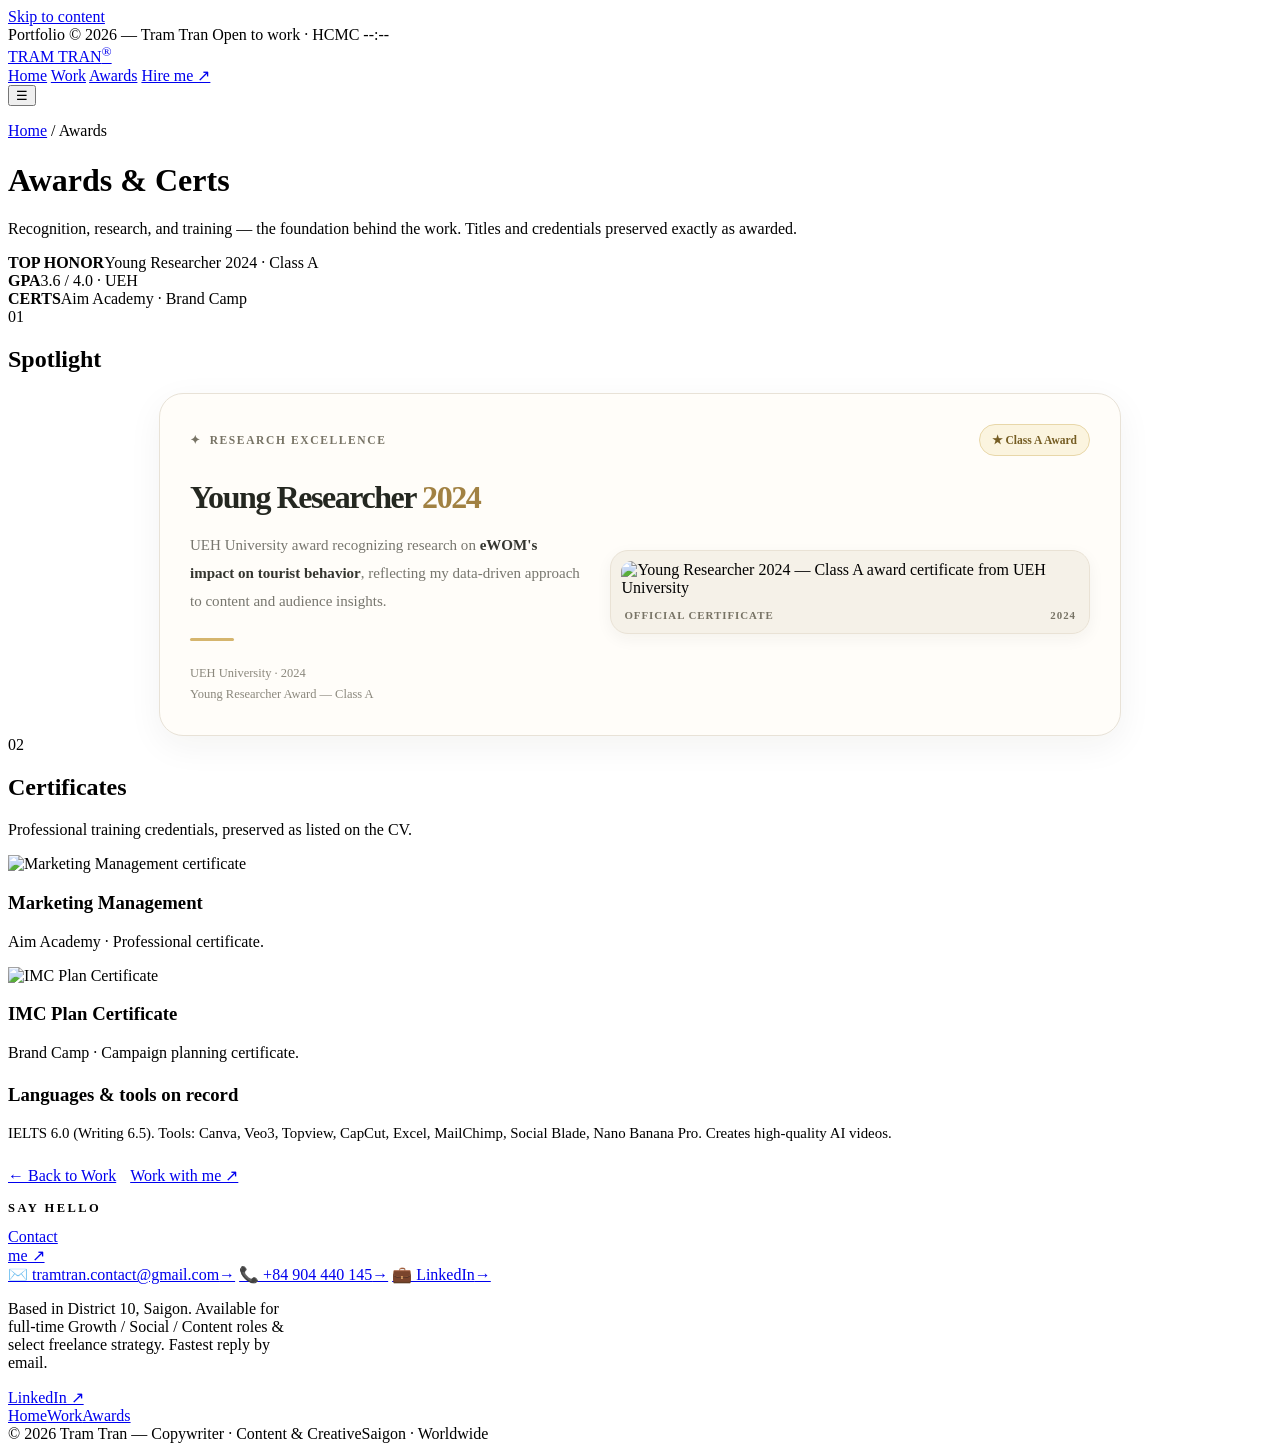
==== awards.html @ 4efa406a "Add files via upload" ====
<!DOCTYPE html>
<html lang="en">
<head>
<meta charset="UTF-8" />
<meta name="viewport" content="width=device-width, initial-scale=1.0" />
<title>Awards &amp; Certificates — Tram Tran</title>
<meta name="description" content="Awards, education, and certificates of Tram Tran — Young Researcher 2024, UEH Marketing, Aim Academy, Brand Camp." />
<link rel="preconnect" href="https://fonts.googleapis.com">
<link rel="preconnect" href="https://fonts.gstatic.com" crossorigin>
<link href="https://fonts.googleapis.com/css2?family=Archivo+Black&family=Instrument+Serif:ital@0;1&family=Space+Grotesk:wght@400;500;700&display=swap" rel="stylesheet">
<link rel="stylesheet" href="assets/css/style.css" />
</head>
<body data-page="awards">
<a class="skip" href="#main">Skip to content</a>

<div class="topbar">
  <span>Portfolio © 2026 — Tram Tran</span>
  <span class="live"><span class="pulse"></span> Open to work · <span id="clock">HCMC --:--</span></span>
</div>

<nav class="site" aria-label="Primary">
  <div class="wrap nav-in">
    <a class="logo" href="index.html">TRAM TRAN<sup>®</sup></a>
    <div class="menu" id="menu">
      <a href="index.html" data-nav="home">Home</a>
      <a href="work.html" data-nav="work">Work</a>
      <a href="awards.html" data-nav="awards">Awards</a>
      <a class="hire" href="https://www.linkedin.com/in/tranthithuytram/" target="_blank" rel="noopener">Hire me ↗</a>
    </div>
    <button class="burger" id="burger" aria-label="Toggle menu" aria-expanded="false" onclick="this.setAttribute('aria-expanded', document.getElementById('menu').classList.toggle('open'))">☰</button>
  </div>
</nav>

<header class="page-hero">
  <div class="wrap">
    <p class="crumbs"><a href="index.html">Home</a> / Awards</p>
    <h1>Awards <span class="hl">&amp; Certs</span></h1>
    <p class="standfirst">Recognition, research, and training — the foundation behind the work. Titles and credentials preserved exactly as awarded.</p>
    <div class="meta-table" aria-label="Highlights">
      <div><b>TOP HONOR</b>Young Researcher 2024 · Class A</div>
      <div><b>GPA</b>3.6 / 4.0 · UEH</div>
      <div><b>CERTS</b>Aim Academy · Brand Camp</div>
    </div>
  </div>
</header>

<main id="main">
<div class="wrap">

  <section class="block" aria-labelledby="spot-h">
    <div class="sec-head reveal"><span class="num">01</span><h2 class="big" id="spot-h">Spot<span class="hl">light</span></h2></div>
   
<style>
  /* Young Researcher Award Card */
  .research-spotlight {
    margin: 0 auto;
    max-width: 900px;
    padding: 30px;
    border: 1px solid #e8e2d7;
    border-radius: 24px;
    background: #fffdf9;
    box-shadow: 0 10px 35px rgba(35, 30, 20, 0.055);
    overflow: hidden;
  }

  .research-spotlight .research-header {
    display: flex;
    align-items: center;
    justify-content: space-between;
    gap: 16px;
    margin-bottom: 22px;
  }

  .research-spotlight .research-kicker {
    display: inline-flex;
    align-items: center;
    gap: 8px;
    color: #777365;
    font-size: 0.72rem;
    font-weight: 700;
    letter-spacing: 0.14em;
    text-transform: uppercase;
  }

  .research-spotlight .research-badge {
    display: inline-flex;
    align-items: center;
    gap: 7px;
    padding: 8px 12px;
    border: 1px solid #e8d7a9;
    border-radius: 999px;
    background: #fbf4df;
    color: #755d23;
    font-size: 0.72rem;
    font-weight: 700;
    white-space: nowrap;
  }

  .research-spotlight .research-content {
    display: grid;
    grid-template-columns: minmax(0, 0.9fr) minmax(0, 1.1fr);
    gap: 28px;
    align-items: center;
  }

  .research-spotlight .research-copy {
    min-width: 0;
  }

  .research-spotlight .research-title {
    margin: 0 0 16px;
    color: #242720;
    font-size: clamp(1.5rem, 2.5vw, 2.1rem);
    line-height: 1.2;
    letter-spacing: -0.045em;
  }

  .research-spotlight .research-title span {
    color: #a18142;
  }

  .research-spotlight .research-description {
    margin: 0;
    color: #77766e;
    font-size: 0.94rem;
    line-height: 1.85;
  }

  .research-spotlight .research-description strong {
    color: #34352f;
    font-weight: 700;
  }

  .research-spotlight .research-divider {
    width: 44px;
    height: 3px;
    margin: 22px 0;
    border-radius: 999px;
    background: #d5b56e;
  }

  .research-spotlight .research-note {
    margin: 0;
    color: #8b887d;
    font-size: 0.78rem;
    line-height: 1.7;
  }

  .research-spotlight .research-image-frame {
    min-width: 0;
    padding: 10px;
    border: 1px solid #e9e2d5;
    border-radius: 18px;
    background: #f5f1e8;
    box-shadow: 0 5px 16px rgba(35, 30, 20, 0.05);
  }

  .research-spotlight .research-image-frame img {
    display: block;
    width: 100%;
    height: auto;
    border-radius: 11px;
  }

  .research-spotlight .research-image-caption {
    display: flex;
    justify-content: space-between;
    align-items: center;
    flex-wrap: wrap;
    gap: 8px;
    margin-top: 12px;
    padding: 0 3px 2px;
    color: #777365;
    font-size: 0.68rem;
    font-weight: 700;
    letter-spacing: 0.09em;
    text-transform: uppercase;
  }

  @media (max-width: 680px) {
    .research-spotlight {
      padding: 20px;
      border-radius: 20px;
    }

    .research-spotlight .research-content {
      grid-template-columns: 1fr;
      gap: 24px;
    }

    .research-spotlight .research-header {
      align-items: flex-start;
    }

    .research-spotlight .research-title {
      font-size: 1.7rem;
    }

    .research-spotlight .research-image-frame {
      padding: 7px;
      border-radius: 14px;
    }
  }

  @media (prefers-reduced-motion: no-preference) {
    .research-spotlight .research-image-frame {
      transition: box-shadow 0.25s ease;
    }

    .research-spotlight .research-image-frame:hover {
      box-shadow: 0 10px 24px rgba(35, 30, 20, 0.09);
    }
  }
</style>

<section class="block" aria-label="Young Researcher Award">
  <article class="research-spotlight reveal">
    <div class="research-header">
      <span class="research-kicker">
        <span aria-hidden="true">✦</span>
        Research Excellence
      </span>

      <span class="research-badge">
        ★ Class A Award
      </span>
    </div>

    <div class="research-content">
      <div class="research-copy">
        <h3 class="research-title">
          Young Researcher <span>2024</span>
        </h3>

        <p class="research-description">
          UEH University award recognizing research on
          <strong>eWOM's impact on tourist behavior</strong>,
          reflecting my data-driven approach to content and audience insights.
        </p>

        <div class="research-divider"></div>

        <p class="research-note">
          UEH University · 2024<br>
          Young Researcher Award — Class A
        </p>
      </div>

      <div class="research-image-frame">
        <img
          src="assets/work/awards/award-young-researcher.png"
          alt="Young Researcher 2024 — Class A award certificate from UEH University"
          loading="lazy"
        >

        <div class="research-image-caption">
          <span>Official Certificate</span>
          <span>2024</span>
        </div>
      </div>
    </div>
  </section>

  <section class="block" aria-labelledby="cert-h">
    <div class="sec-head reveal"><span class="num">02</span><h2 class="big" id="cert-h">Certifi<span class="hl">cates</span></h2></div>
    <p class="lead reveal">Professional training credentials, preserved as listed on the CV.</p>
    <div class="cert-grid">
      <div class="cert-card reveal">
        <div class="visual-placeholder" style="padding:0;overflow:hidden"><img src="assets/work/awards/award-marketing-mgmt.png" alt="Marketing Management certificate" loading="lazy" style="width:100%;height:auto;display:block" /></div>
        <div class="pad2"><h3>Marketing Management</h3><p>Aim Academy · Professional certificate.</p></div>
      </div>
      <div class="cert-card reveal">
        <div class="visual-placeholder" style="padding:0;overflow:hidden"><img src="assets/work/awards/award-imc.png" alt="IMC Plan Certificate" loading="lazy" style="width:100%;height:auto;display:block" /></div>
        <div class="pad2"><h3>IMC Plan Certificate</h3><p>Brand Camp · Campaign planning certificate.</p></div>
      </div>
    </div>
    <div class="about-card reveal" style="margin-top:22px">
      <h3>Languages &amp; tools on record</h3>
      <p style="font-size:.93rem;color:var(--grey)">IELTS 6.0 (Writing 6.5). Tools: Canva, Veo3, Topview, CapCut, Excel, MailChimp, Social Blade, Nano Banana Pro. Creates high-quality AI videos.</p>
    </div>
    <p class="reveal" style="margin-top:24px"><a class="btn" href="work.html">← Back to Work</a> <a class="btn hot" href="https://www.linkedin.com/in/tranthithuytram/" target="_blank" rel="noopener" style="margin-left:10px">Work with me ↗</a></p>
  </section>

</div>
</main>

<footer class="site" id="hello">
  <div class="wrap">
    <p style="letter-spacing:.2em;font-weight:700;font-size:.78rem">SAY HELLO</p>
    <a class="giant" href="mailto:tramtran.contact@gmail.com">Contact<br />me ↗</a>
    <div class="f-grid">
      <div class="f-card">
        <a href="mailto:tramtran.contact@gmail.com"><span>✉️ tramtran.contact@gmail.com</span><span>→</span></a>
        <a href="tel:+84904440145"><span>📞 +84 904 440 145</span><span>→</span></a>
        <a href="https://www.linkedin.com/in/tranthithuytram/" target="_blank" rel="noopener"><span>💼 LinkedIn</span><span>→</span></a>
      </div>
      <div>
        <p style="max-width:36ch">Based in District 10, Saigon. Available for full-time Growth / Social / Content roles &amp; select freelance strategy. Fastest reply by email.</p>
        <div class="hero-cta"><a class="btn" style="background:var(--lime)" href="https://www.linkedin.com/in/tranthithuytram/" target="_blank" rel="noopener">LinkedIn ↗</a></div>
        <div class="f-nav"><a href="index.html">Home</a><a href="work.html">Work</a><a href="awards.html">Awards</a></div>
      </div>
    </div>
    <div class="bottom"><span>© <span id="yr">2026</span> Tram Tran — Copywriter · Content &amp; Creative</span><span>Saigon · Worldwide</span></div>
  </div>
</footer>

<script src="assets/js/main.js" defer></script>
</body>
</html>
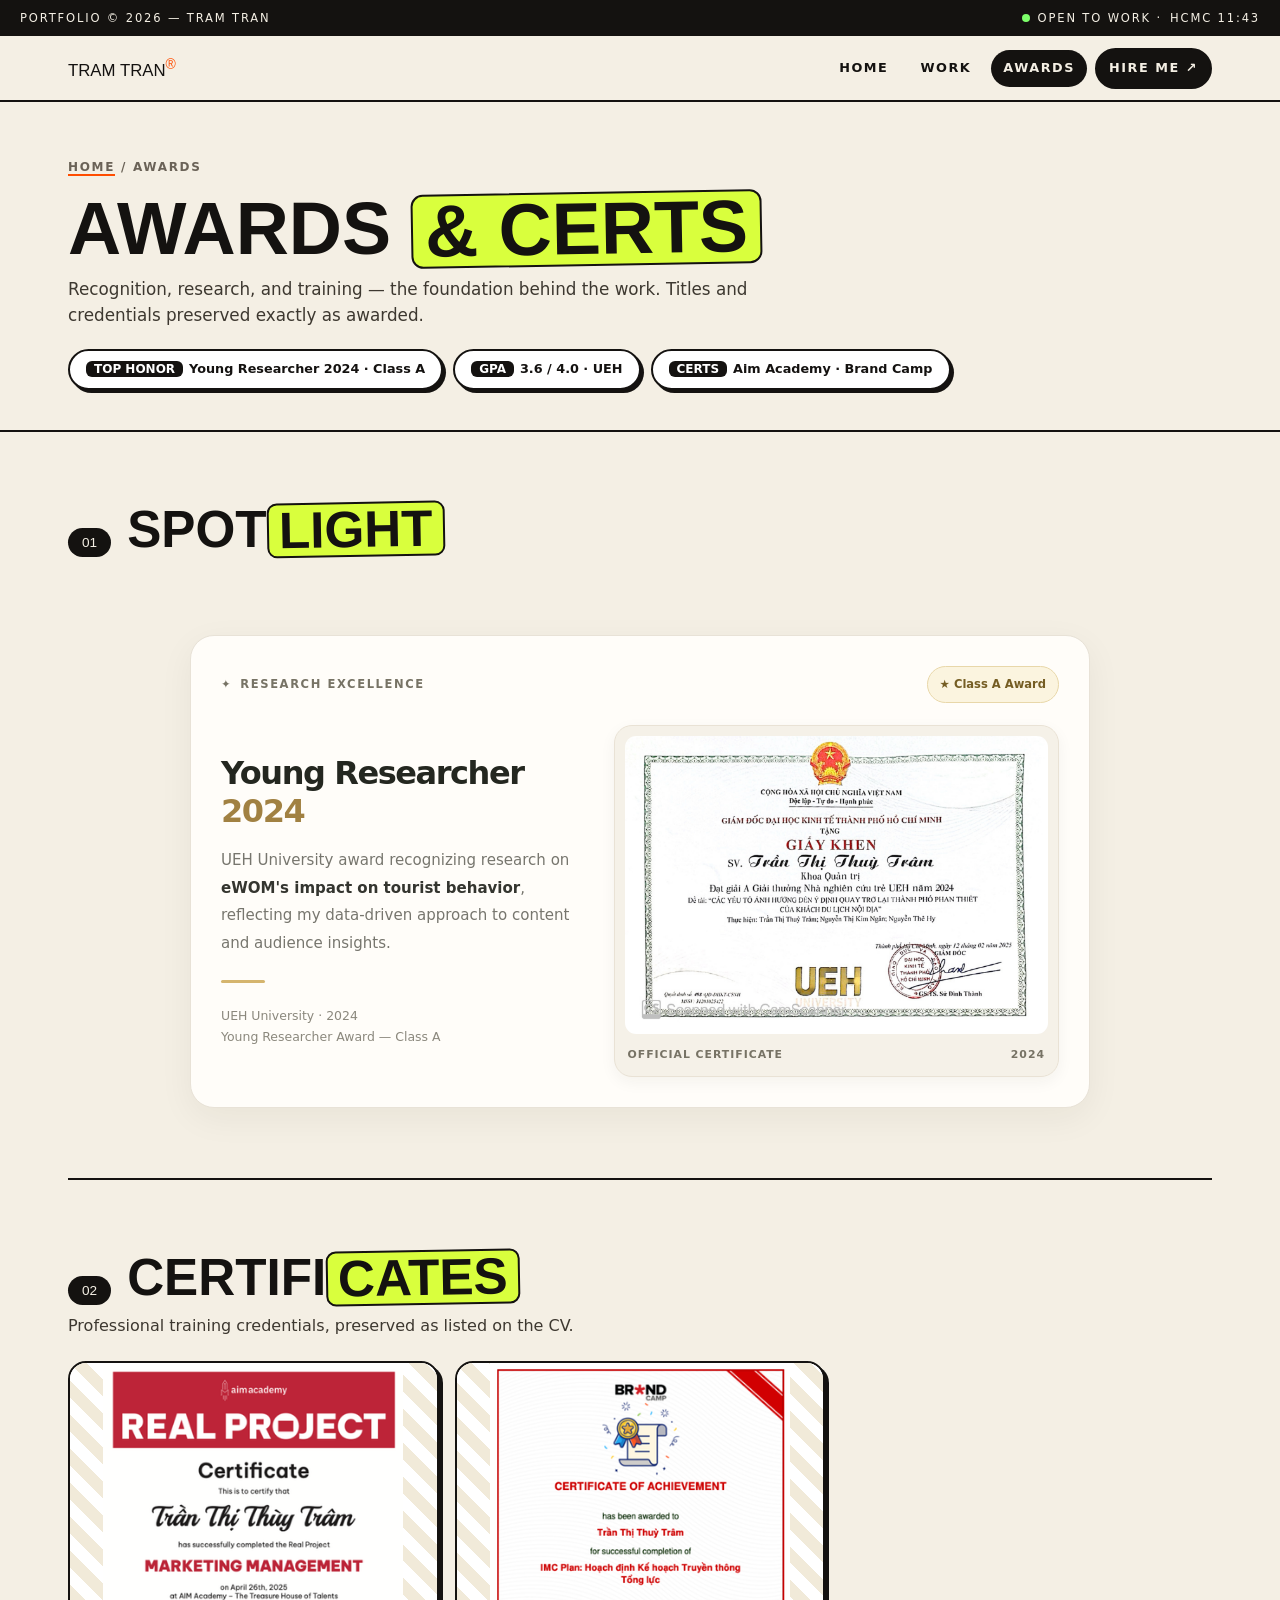
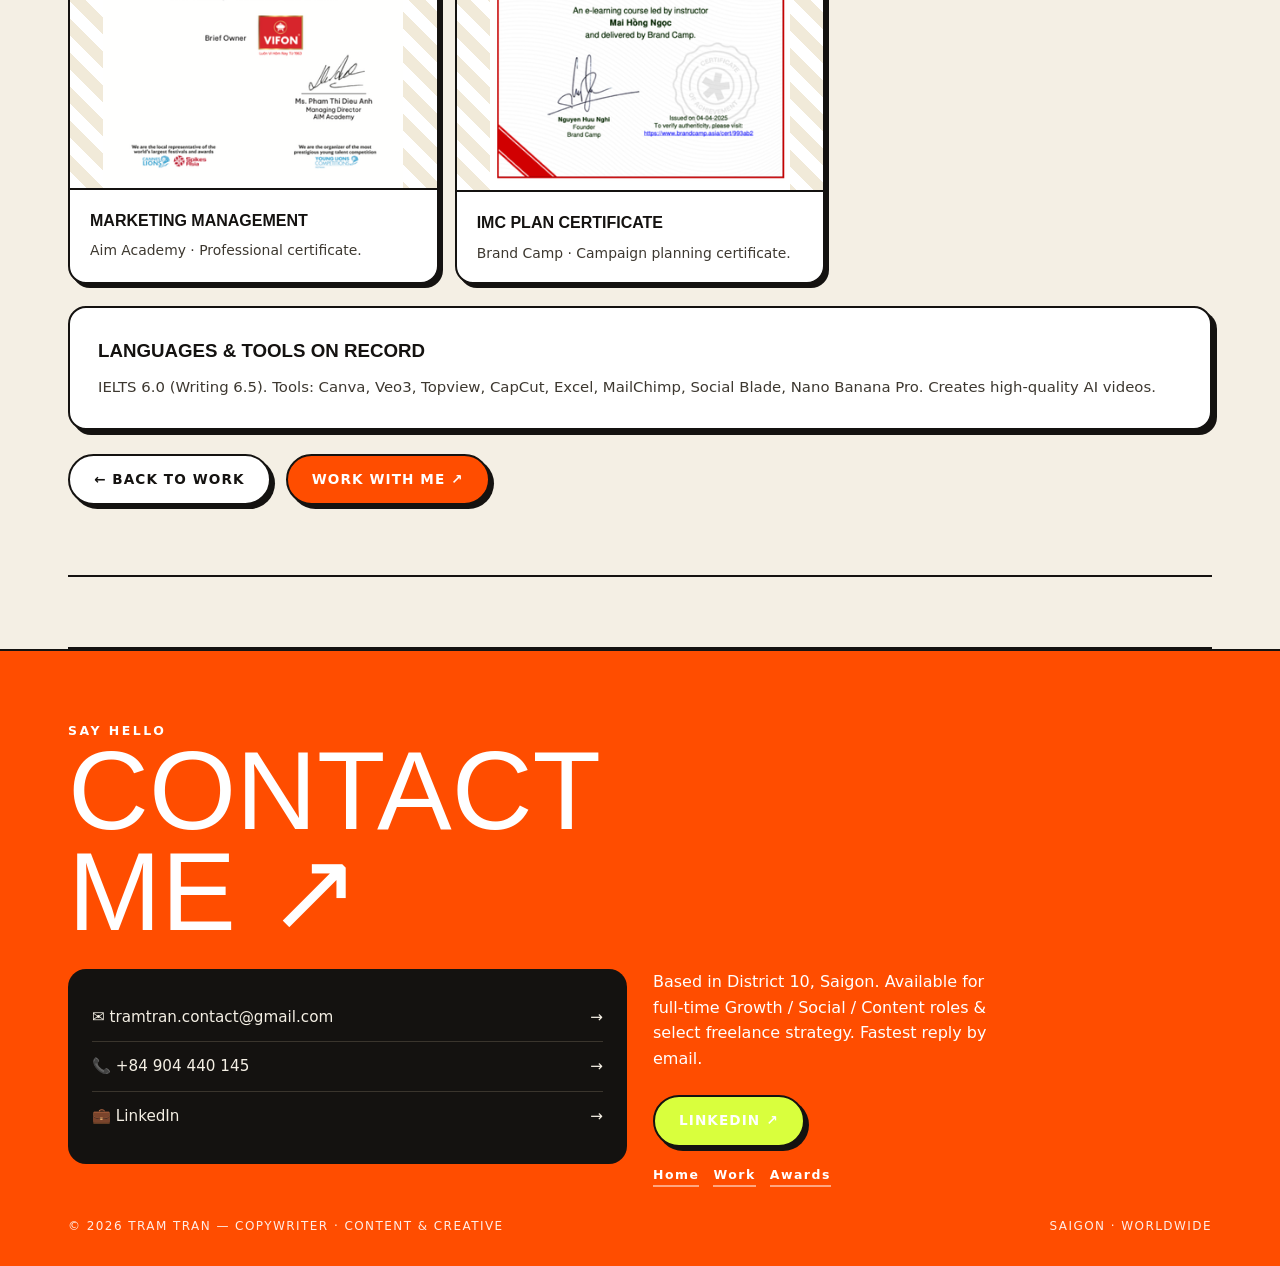
==== commit 0e9c599b: "Update awards.html" ====
--- a/awards.html
+++ b/awards.html
@@ -8,7 +8,7 @@
 <link rel="preconnect" href="https://fonts.googleapis.com">
 <link rel="preconnect" href="https://fonts.gstatic.com" crossorigin>
 <link href="https://fonts.googleapis.com/css2?family=Archivo+Black&family=Instrument+Serif:ital@0;1&family=Space+Grotesk:wght@400;500;700&display=swap" rel="stylesheet">
-<link rel="stylesheet" href="assets/css/style.css" />
+<link rel="stylesheet" href="../assets/css/style.css" />
 </head>
 <body data-page="awards">
 <a class="skip" href="#main">Skip to content</a>
--- a/assets/css/style.css
+++ b/assets/css/style.css
@@ -0,0 +1,326 @@
+/* Tram Tran portfolio — shared design system (extracted from creative.html, Phase 1 restructure) */
+:root{
+  --paper:#f4efe4; --ink:#141210; --orange:#ff4d00; --lime:#d9ff3d;
+  --pink:#ffc7ec; --lilac:#ddd3ff; --line:#141210; --grey:#3d3830; --muted:#6a6257;
+}
+*{margin:0;padding:0;box-sizing:border-box}
+html{scroll-behavior:smooth}
+body{background:var(--paper);color:var(--ink);font-family:"Space Grotesk",system-ui,-apple-system,"Segoe UI",sans-serif;line-height:1.6;overflow-x:hidden}
+::selection{background:var(--orange);color:#fff}
+a{color:inherit}
+img{max-width:100%;display:block}
+.wrap{max-width:1200px;margin:0 auto;padding:0 28px}
+.display{font-family:"Archivo Black","Arial Black",sans-serif;text-transform:uppercase;line-height:.92;letter-spacing:-.02em}
+.skip{position:absolute;left:-999px;top:0;background:var(--ink);color:#fff;padding:10px 16px;z-index:99}
+.skip:focus{left:8px;top:8px}
+a:focus-visible,button:focus-visible,summary:focus-visible{outline:3px solid var(--orange);outline-offset:2px}
+
+/* announcement + nav */
+.topbar{background:var(--ink);color:var(--paper);font-size:.72rem;letter-spacing:.16em;text-transform:uppercase;display:flex;justify-content:space-between;padding:9px 20px;gap:12px;flex-wrap:wrap}
+.topbar .live{display:flex;align-items:center;gap:8px}
+.pulse{width:8px;height:8px;border-radius:50%;background:#7dff6a;animation:bl 1.4s infinite}
+@keyframes bl{50%{opacity:.3}}
+nav.site{border-bottom:2px solid var(--line);position:sticky;top:0;background:var(--paper);z-index:40}
+.nav-in{display:flex;justify-content:space-between;align-items:center;height:64px}
+.logo{font-family:"Archivo Black","Arial Black",sans-serif;font-size:1.05rem;text-decoration:none}
+.logo sup{color:var(--orange)}
+.menu{display:flex;gap:8px;align-items:center;font-size:.8rem;font-weight:700;letter-spacing:.12em;text-transform:uppercase}
+.menu a{text-decoration:none;position:relative;padding:8px 12px;border-radius:100px}
+.menu a:hover{background:#fff;border:2px solid var(--line);padding:6px 10px}
+.menu a.active{background:var(--ink);color:var(--paper)}
+.menu a.hire{background:var(--ink);color:var(--paper);border:2px solid var(--line)}
+.menu a.hire:hover,.menu a.hire.active{background:var(--orange)}
+.burger{display:none;background:#fff;border:2px solid var(--line);border-radius:10px;font-size:1.2rem;padding:4px 12px;cursor:pointer}
+
+/* hero (home) */
+.hero{border-bottom:2px solid var(--line);position:relative;padding:54px 0 0}
+.hero-grid{display:grid;grid-template-columns:1.5fr .7fr;gap:30px;align-items:stretch;padding-bottom:34px}
+.kick{display:inline-block;border:2px solid var(--line);border-radius:100px;padding:7px 16px;font-size:.75rem;font-weight:700;letter-spacing:.14em;text-transform:uppercase;background:var(--lime);box-shadow:3px 3px 0 var(--line)}
+h1.mega{font-size:clamp(3.4rem,10vw,8.5rem);margin:18px 0 6px}
+h1.mega .stroke{color:transparent;-webkit-text-stroke:2.5px var(--ink)}
+.subtitle{font-size:clamp(1.2rem,2.6vw,1.8rem);max-width:16ch;line-height:1.2}
+.subtitle em{font-family:"Instrument Serif",Georgia,serif;font-style:italic;font-weight:400;background:var(--pink);padding:0 10px;border-radius:6px;white-space:nowrap}
+.hero-desc{max-width:52ch;margin-top:16px;color:var(--grey)}
+.hero-cta{display:flex;gap:12px;margin:24px 0 0;flex-wrap:wrap}
+.btn{border:2px solid var(--line);border-radius:100px;padding:13px 24px;font-weight:700;font-size:.85rem;letter-spacing:.08em;text-transform:uppercase;text-decoration:none;box-shadow:4px 4px 0 var(--line);transition:.18s;display:inline-block;background:#fff}
+.btn:hover{transform:translate(-2px,-2px);box-shadow:6px 6px 0 var(--line)}
+.btn.hot{background:var(--orange);color:#fff}
+.badge-card{border:2px solid var(--line);border-radius:20px;background:#fff;padding:clamp(24px,3vw,44px);position:relative;transform:rotate(2deg);box-shadow:6px 6px 0 var(--line);display:flex;flex-direction:column;justify-content:center;height:100%;min-height:100%}
+.badge-card .stamp{position:absolute;top:-34px;right:-18px;width:92px;height:92px;background:var(--orange);color:#fff;border:2px solid var(--line);border-radius:50%;display:grid;place-items:center;font-size:.62rem;font-weight:700;text-align:center;letter-spacing:.1em}
+.mono{font-family:"Archivo Black","Arial Black",sans-serif;font-size:clamp(4rem,7vw,6.5rem);line-height:1;text-align:center}
+.badge-card ul{list-style:none;margin-top:16px;font-size:.95rem}
+.badge-card li{border-top:1px dashed #bbb;padding:12px 0;display:flex;justify-content:space-between;gap:10px}
+.badge-card li b{background:var(--ink);color:#fff;border-radius:6px;padding:1px 8px;font-size:.78rem}
+
+/* logo marquee (home, above hero) */
+.logo-marquee{background:var(--paper);border-bottom:2px solid var(--line);overflow:hidden;padding:20px 0}
+.lm-track{display:flex;width:max-content;animation:lm 34s linear infinite}
+.lm-set{display:flex;align-items:center;gap:64px;padding-right:64px}
+.lm-item{display:flex;align-items:center;justify-content:center;gap:12px;flex:none;min-width:120px}
+.lm-item img{height:52px;width:auto;max-width:190px;object-fit:contain;filter:grayscale(0)}
+.lm-item img[src*="la-roche"]{height:60px;background:#fff;border-radius:10px;padding:4px 10px}
+.lm-name{font-family:"Archivo Black","Arial Black",sans-serif;font-size:.85rem;text-transform:uppercase;letter-spacing:.04em;white-space:nowrap}
+.lm-flag{font-size:.6rem;font-weight:700;background:var(--ink);color:#fff;border-radius:100px;padding:3px 10px;letter-spacing:.12em;text-transform:uppercase;white-space:nowrap}
+.logo-marquee:hover .lm-track{animation-play-state:paused}
+@keyframes lm{to{transform:translateX(-50%)}}
+
+/* experience accordion: single-open, smooth, keyboard-friendly */
+details.exp summary{transition:background .2s}
+details.exp summary:hover{background:var(--lime)}
+details.exp .d-body{display:grid;grid-template-rows:0fr;transition:grid-template-rows .35s ease;padding:0 22px}
+details.exp .d-body>*{overflow:hidden}
+details.exp[open] .d-body{grid-template-rows:1fr;padding:0 22px 22px}
+details.exp[open] .plus{background:var(--orange);color:#fff;transform:rotate(45deg)}
+details.exp .plus{transition:transform .25s,background .25s}
+.view-link{display:inline-block;margin-top:14px;font-weight:700;font-size:.85rem;letter-spacing:.08em;text-transform:uppercase;text-decoration:none;background:var(--ink);color:#fff;border:2px solid var(--line);border-radius:100px;padding:10px 20px;box-shadow:3px 3px 0 var(--line)}
+.view-link:hover{background:var(--orange)}
+
+/* marquee */
+.marquee{border-bottom:2px solid var(--line);background:var(--ink);color:var(--paper);overflow:hidden;white-space:nowrap;padding:14px 0}
+.marquee span{font-family:"Archivo Black","Arial Black",sans-serif;font-size:1.05rem;text-transform:uppercase;margin-right:18px}
+.marquee .o{color:var(--orange)} .marquee .l{color:var(--lime)}
+.track{display:inline-block;animation:mq 26s linear infinite}
+@keyframes mq{to{transform:translateX(-50%)}}
+@media(prefers-reduced-motion:reduce){.track,.pulse,.lm-track{animation:none}html{scroll-behavior:auto}}
+
+/* sections */
+section.block{padding:70px 0;border-bottom:2px solid var(--line)}
+.sec-head{display:flex;align-items:baseline;gap:16px;flex-wrap:wrap;margin-bottom:8px}
+.num{font-family:"Archivo Black","Arial Black",sans-serif;background:var(--ink);color:var(--paper);border-radius:100px;padding:4px 14px;font-size:.85rem}
+h2.big{font-family:"Archivo Black","Arial Black",sans-serif;font-size:clamp(1.9rem,4.5vw,3.2rem);text-transform:uppercase;line-height:1}
+h2.big .hl{background:var(--lime);padding:0 10px;border:2px solid var(--line);border-radius:10px;display:inline-block;transform:rotate(-1deg)}
+.lead{color:var(--grey);max-width:70ch}
+.manifesto{font-family:"Instrument Serif",Georgia,serif;font-size:clamp(1.5rem,3.2vw,2.3rem);line-height:1.3;margin-top:26px;max-width:24ch}
+.manifesto mark{background:var(--pink);padding:0 8px}
+.manifesto u{text-decoration-color:var(--orange);text-decoration-thickness:3px}
+
+/* inner page hero */
+.page-hero{border-bottom:2px solid var(--line);padding:56px 0 40px}
+.crumbs{font-size:.75rem;font-weight:700;letter-spacing:.14em;text-transform:uppercase;color:var(--muted)}
+.crumbs a{text-decoration:none;border-bottom:2px solid var(--orange)}
+.page-hero h1{font-family:"Archivo Black","Arial Black",sans-serif;text-transform:uppercase;font-size:clamp(2.4rem,6vw,4.6rem);line-height:.95;margin:14px 0 10px}
+.page-hero h1 .hl{background:var(--lime);padding:0 12px;border:2px solid var(--line);border-radius:12px;display:inline-block;transform:rotate(-1deg)}
+.page-hero .standfirst{max-width:68ch;color:var(--grey);font-size:1.05rem}
+.meta-table{display:flex;flex-wrap:wrap;gap:10px;margin-top:20px}
+.meta-table div{border:2px solid var(--line);background:#fff;border-radius:100px;padding:8px 16px;font-size:.8rem;font-weight:700;box-shadow:3px 3px 0 var(--line)}
+.meta-table div b{background:var(--ink);color:#fff;border-radius:6px;padding:1px 8px;margin-right:6px;font-size:.75rem}
+
+/* work index rows + category cards */
+.work{margin-top:30px;border-top:2px solid var(--line)}
+.row{display:grid;grid-template-columns:70px 1fr 1.2fr auto;gap:18px;align-items:center;padding:24px 10px;border-bottom:2px solid var(--line);text-decoration:none;transition:.2s}
+.row:hover{background:#fff}
+.row .idx{font-family:"Archivo Black","Arial Black",sans-serif;font-size:1.2rem;color:var(--orange)}
+.row h3{font-family:"Archivo Black","Arial Black",sans-serif;font-size:1.25rem;text-transform:uppercase;line-height:1.1}
+.row p{font-size:.92rem;color:var(--grey)}
+.row .go{border:2px solid var(--line);width:46px;height:46px;border-radius:50%;display:grid;place-items:center;font-size:1.2rem;background:var(--lime);flex:none}
+.row:hover .go{background:var(--orange);color:#fff;transform:rotate(-35deg)}
+.tags{display:flex;gap:6px;flex-wrap:wrap;margin-top:8px}
+.tags i{font-style:normal;font-size:.7rem;font-weight:700;letter-spacing:.08em;text-transform:uppercase;border:1.5px solid var(--line);border-radius:100px;padding:3px 10px;background:var(--paper)}
+.cat-grid{display:grid;grid-template-columns:1fr 1fr;gap:18px;margin-top:30px}
+.cat-card{border:2px solid var(--line);border-radius:20px;background:#fff;overflow:hidden;box-shadow:5px 5px 0 var(--line);display:flex;flex-direction:column;text-decoration:none;transition:.2s}
+.cat-card:hover{transform:translateY(-4px) rotate(-.4deg)}
+.cat-visual{min-height:190px;display:grid;place-items:center;text-align:center;padding:28px;border-bottom:2px solid var(--line);font-family:"Archivo Black","Arial Black",sans-serif;text-transform:uppercase;font-size:1.4rem;line-height:1.05}
+.cat-visual--oneline{white-space:nowrap;font-size:1.35rem;letter-spacing:.01em}
+.cat-card:nth-child(1) .cat-visual{background:var(--lime)}
+.cat-card:nth-child(2) .cat-visual{background:var(--pink)}
+.cat-card:nth-child(3) .cat-visual{background:var(--lilac)}
+.cat-card:nth-child(4) .cat-visual{background:var(--ink);color:var(--paper)}
+.cat-card:nth-child(5) .cat-visual{background:var(--orange);color:#fff}
+.cat-body{padding:24px}
+.cat-body h3{font-family:"Archivo Black","Arial Black",sans-serif;text-transform:uppercase;font-size:1.3rem}
+.cat-body p{color:var(--grey);font-size:.93rem;margin-top:8px}
+.cat-cta{margin:16px 24px 24px;align-self:flex-start}
+
+/* visual placeholders — swap with real campaign assets in Phase 2 */
+.visual-placeholder{border:2px dashed var(--ink);border-radius:16px;background:repeating-linear-gradient(45deg,#fff,#fff 12px,#f1ead9 12px,#f1ead9 24px);padding:34px 24px;text-align:center;color:var(--ink)}
+.visual-placeholder b{display:block;font-family:"Archivo Black","Arial Black",sans-serif;text-transform:uppercase;letter-spacing:.02em}
+.visual-placeholder span{display:block;margin-top:8px;font-size:.85rem;color:var(--grey)}
+.visual-placeholder .ph-tag{display:inline-block;margin-bottom:10px;background:var(--ink);color:#fff;font-size:.68rem;font-weight:700;letter-spacing:.14em;border-radius:100px;padding:4px 12px}
+.vp-wide{min-height:280px;display:flex;flex-direction:column;justify-content:center}
+.vp-ratio{aspect-ratio:16/9;display:flex;flex-direction:column;justify-content:center}
+.vp-square{aspect-ratio:1/1;display:flex;flex-direction:column;justify-content:center}
+
+/* project blocks (reusable case-study template) */
+.proj-block{border:2px solid var(--line);border-radius:20px;background:#fff;box-shadow:5px 5px 0 var(--line);margin-top:22px;overflow:hidden}
+.proj-block .pb-head{display:flex;justify-content:space-between;gap:12px;align-items:center;flex-wrap:wrap;padding:22px 26px 0}
+.proj-block h3{font-family:"Archivo Black","Arial Black",sans-serif;text-transform:uppercase;font-size:1.35rem}
+.proj-block .pb-grid{display:grid;grid-template-columns:1fr 1fr;gap:22px;padding:20px 26px 26px;align-items:start}
+.proj-block .pb-grid.single{grid-template-columns:1fr}
+.proj-block ul{padding-left:18px;color:var(--grey);font-size:.94rem}
+.proj-block li{margin-bottom:6px}
+.role-line{font-size:.8rem;font-weight:700;letter-spacing:.1em;text-transform:uppercase;color:var(--muted);margin-top:6px}
+.result-strip{display:flex;gap:10px;flex-wrap:wrap;margin-top:14px}
+.result-strip span{border:2px solid var(--line);border-radius:12px;background:var(--lime);padding:8px 14px;font-weight:700;font-size:.85rem;box-shadow:3px 3px 0 var(--line)}
+.result-strip span.plain{background:#fff}
+.pager{display:flex;justify-content:space-between;gap:14px;flex-wrap:wrap;margin-top:30px}
+.back-link{display:inline-block;margin-top:26px;font-weight:700;text-decoration:none;border-bottom:3px solid var(--orange)}
+
+/* experience accordion */
+details.exp{border:2px solid var(--line);border-radius:16px;background:#fff;margin-top:14px;overflow:hidden;box-shadow:4px 4px 0 var(--line)}
+details.exp summary{cursor:pointer;list-style:none;display:grid;grid-template-columns:1fr auto;gap:12px;align-items:center;padding:20px 22px;font-weight:700}
+details.exp summary::-webkit-details-marker{display:none}
+summary .t{font-family:"Archivo Black","Arial Black",sans-serif;text-transform:uppercase;font-size:1.02rem;display:block;margin-top:14px}
+summary small{display:block;font-family:"Space Grotesk",sans-serif;font-weight:500;color:var(--muted);font-size:.85rem;margin-top:4px}
+.plus{border:2px solid var(--line);border-radius:50%;width:38px;height:38px;display:grid;place-items:center;background:var(--lime);font-size:1.2rem;flex:none}
+details.exp[open] .plus{background:var(--orange);color:#fff;transform:rotate(45deg)}
+.d-body{padding:0 22px 22px;color:var(--grey);font-size:.93rem}
+.d-body ul{padding-left:18px;margin-top:8px}
+.d-body li{margin-bottom:6px}
+.when{display:inline-block;font-size:.72rem;font-weight:700;letter-spacing:.12em;text-transform:uppercase;background:var(--ink);color:#fff;border-radius:100px;padding:4px 12px;margin-bottom:0}
+.when.now{background:var(--orange)}
+.about-grid.single{grid-template-columns:1fr;max-width:720px}
+
+/* case galleries: soft cards, generous padding, subtle shadows */
+.case-grid{display:grid;grid-template-columns:repeat(3,1fr);gap:22px;margin-top:20px}
+.case-card{display:block;border:0;border-radius:18px;overflow:hidden;background:#fff;text-decoration:none;box-shadow:0 10px 28px rgba(20,18,16,.12);transition:transform .18s,box-shadow .18s}
+.case-card:hover{transform:translateY(-4px);box-shadow:0 16px 36px rgba(20,18,16,.18)}
+.case-card img{width:100%;height:auto;aspect-ratio:auto;object-fit:contain;display:block}
+.case-card .cc-body{padding:20px 22px 22px}
+.case-card .cc-body span{display:inline-block;font-size:.8rem;font-weight:700;letter-spacing:.08em;text-transform:uppercase;color:var(--orange);border-bottom:2px solid var(--orange);padding-bottom:3px}
+/* minimal social gallery: screenshot + Read More link */
+.social-grid{display:grid;grid-template-columns:repeat(3,1fr);gap:28px;margin-top:20px;align-items:start}
+.social-item{display:flex;flex-direction:column;align-items:center;gap:12px}
+.social-item img{width:100%;border-radius:14px;display:block;box-shadow:0 10px 26px rgba(20,18,16,.14)}
+.social-item a{font-size:.85rem;font-weight:700;letter-spacing:.08em;text-transform:uppercase;text-decoration:none;border-bottom:2px solid var(--orange);padding-bottom:2px}
+.social-item a:hover{color:var(--orange)}
+/* portfolio screenshots: full-proportion, soft shadow, no borders */
+.shot{width:100%;height:auto;border-radius:14px;display:block;box-shadow:0 10px 26px rgba(20,18,16,.14)}
+/* polish: cap showcase shots and never upscale small sources */
+.shot-pad > img.shot{max-width:880px;margin-inline:auto}
+.case-grid--fit > *{aspect-ratio:1/1;display:flex;align-items:center;justify-content:center;overflow:hidden}
+.case-grid--fit img{width:100%;height:100%;aspect-ratio:auto;object-fit:contain}
+.case-grid--fit-tall > *{aspect-ratio:3/4}
+.case-grid--banner-last > :last-child{grid-column:1/-1;width:100%;max-width:640px;justify-self:center;aspect-ratio:auto}
+.case-grid--banner-last > :last-child img{width:100%;height:auto}
+.case-grid--four{grid-template-columns:repeat(4,1fr)}
+.cert-card .visual-placeholder img{width:auto;max-width:300px;margin:0 auto}
+@media(max-width:640px){
+  .case-grid--four{grid-template-columns:1fr 1fr}
+}
+.shot-hero{border-radius:18px;margin-top:22px}
+.shot-pad{padding:0 26px 26px}
+/* P2 case rows: email visual + description side by side */
+.p2-row{display:grid;grid-template-columns:1.15fr .85fr;gap:22px;align-items:center;padding:18px 26px}
+.p2-row + .p2-row{border-top:2px dashed #d8d0bd}
+.p2-row h4{font-family:"Archivo Black","Arial Black",sans-serif;text-transform:uppercase;font-size:1rem}
+.p2-row p{font-size:.88rem;color:var(--grey);margin-top:8px}
+.contrib{display:grid;grid-template-columns:1fr 1fr;gap:14px;margin-top:18px}
+.contrib div{border:2px solid var(--line);border-radius:14px;padding:16px 18px;background:var(--paper)}
+.contrib div:first-child{background:var(--lime)}
+.contrib div:last-child{background:var(--pink)}
+.contrib b{font-family:"Archivo Black","Arial Black",sans-serif;text-transform:uppercase;font-size:.95rem}
+.contrib p{font-size:.88rem;color:var(--grey);margin-top:6px}
+.takeaway{border:2px solid var(--line);border-radius:16px;background:var(--ink);color:var(--paper);padding:26px;font-family:"Instrument Serif",Georgia,serif;font-size:clamp(1.15rem,2.4vw,1.5rem);line-height:1.4;margin-top:20px;box-shadow:5px 5px 0 var(--line)}
+.takeaway em{color:var(--lime);font-style:italic}
+.steps{display:grid;grid-template-columns:repeat(4,1fr);gap:12px;margin-top:18px}
+.steps div{border:2px solid var(--line);border-radius:14px;background:#fff;padding:16px;box-shadow:3px 3px 0 var(--line)}
+.steps .n{font-family:"Archivo Black","Arial Black",sans-serif;color:var(--orange);font-size:1rem}
+.steps b{display:block;font-size:.85rem;text-transform:uppercase;letter-spacing:.04em;margin:6px 0}
+.steps p{font-size:.83rem;color:var(--grey)}
+.meta-tags{display:flex;flex-wrap:wrap;gap:8px;margin-top:16px}
+.meta-tags span{border:2px solid var(--line);border-radius:100px;padding:6px 14px;font-size:.75rem;font-weight:700;background:#fff;box-shadow:2px 2px 0 var(--line)}
+.meta-tags span b{background:var(--ink);color:#fff;border-radius:6px;padding:1px 7px;margin-right:6px}
+
+/* sliding image banner: full-proportion slides, smooth transform */
+.banner{position:relative;margin-top:20px;border-radius:18px;background:#fff;box-shadow:0 10px 28px rgba(20,18,16,.12);overflow:hidden}
+.banner-track{display:flex;transition:transform .55s cubic-bezier(.22,.8,.3,1);will-change:transform}
+.banner-slide{flex:0 0 100%;margin:0}
+.banner-slide img{width:100%;height:auto;display:block}
+.banner-btn{position:absolute;top:50%;transform:translateY(-50%);width:46px;height:46px;border-radius:50%;border:2px solid var(--line);background:var(--lime);font-size:1.2rem;font-weight:700;cursor:pointer;box-shadow:3px 3px 0 var(--line);z-index:2}
+.banner-btn:hover{background:var(--orange);color:#fff}
+.banner-btn.prev{left:14px}.banner-btn.next{right:14px}
+.banner-dots{display:flex;gap:8px;justify-content:center;padding:14px;background:#fff}
+.banner-dots button{width:10px;height:10px;border-radius:50%;border:2px solid var(--line);background:#fff;cursor:pointer;padding:0}
+.banner-dots button.on{background:var(--orange)}
+
+/* services / tools */
+.serv-grid{display:grid;grid-template-columns:repeat(3,1fr);gap:16px;margin-top:28px}
+.serv{border:2px solid var(--line);border-radius:18px;padding:24px;min-height:230px;transition:.2s}
+.serv:hover{transform:translateY(-4px) rotate(-.5deg)}
+.serv:nth-child(1){background:var(--lime)} .serv:nth-child(2){background:var(--pink)} .serv:nth-child(3){background:var(--lilac)}
+.serv .big{font-family:"Archivo Black","Arial Black",sans-serif;font-size:2.2rem;opacity:.25}
+.serv h3{font-family:"Archivo Black","Arial Black",sans-serif;text-transform:uppercase;margin:6px 0 8px}
+.serv ul{padding-left:16px;font-size:.9rem}
+.tool-cloud{display:flex;flex-wrap:wrap;gap:10px;margin-top:26px}
+.tool-cloud span{border:2px solid var(--line);background:#fff;border-radius:100px;padding:8px 16px;font-weight:700;font-size:.82rem;box-shadow:3px 3px 0 var(--line)}
+.tool-cloud span:nth-child(3n){background:var(--ink);color:var(--paper)}
+
+/* awards */
+.duo{display:grid;grid-template-columns:1fr 1fr;gap:16px;margin-top:28px}
+.duo>div{border:2px solid var(--line);border-radius:18px;padding:26px;box-shadow:5px 5px 0 var(--line)}
+.award-dark{background:var(--ink);color:var(--paper)}
+.award-dark h3{font-family:"Archivo Black","Arial Black",sans-serif;color:var(--lime);text-transform:uppercase}
+.award-dark p{color:#c9c2b2;font-size:.93rem;margin-top:8px}
+.edu-card{background:#fff}
+.edu-card h3{font-family:"Archivo Black","Arial Black",sans-serif;text-transform:uppercase}
+.gpa{font-family:"Archivo Black","Arial Black",sans-serif;font-size:2rem;color:var(--orange)}
+.cert-grid{display:grid;grid-template-columns:repeat(3,1fr);gap:16px;margin-top:22px}
+.cert-card{border:2px solid var(--line);border-radius:18px;background:#fff;box-shadow:4px 4px 0 var(--line);overflow:hidden}
+.cert-card .visual-placeholder{border:0;border-bottom:2px solid var(--line);border-radius:0}
+.cert-card div.pad2{padding:18px 20px}
+.cert-card h3{font-family:"Archivo Black","Arial Black",sans-serif;font-size:1rem;text-transform:uppercase}
+.cert-card p{font-size:.87rem;color:var(--grey);margin-top:6px}
+
+/* about */
+.about-grid{display:grid;grid-template-columns:1.1fr .9fr;gap:18px;margin-top:28px}
+.about-card{border:2px solid var(--line);border-radius:18px;background:#fff;padding:28px;box-shadow:5px 5px 0 var(--line)}
+.about-card h3{font-family:"Archivo Black","Arial Black",sans-serif;text-transform:uppercase;margin-bottom:10px}
+.about-card ul{padding-left:18px;color:var(--grey);font-size:.94rem}
+.timeline-mini{margin-top:22px;border:2px solid var(--line);border-radius:18px;background:#fff;box-shadow:5px 5px 0 var(--line);overflow:hidden}
+.timeline-mini a{display:grid;grid-template-columns:170px 1fr auto;gap:14px;align-items:center;padding:18px 22px;border-bottom:2px solid var(--line);text-decoration:none}
+.timeline-mini a:last-child{border-bottom:0}
+.timeline-mini a:hover{background:var(--lime)}
+.timeline-mini .yr{font-size:.75rem;font-weight:700;letter-spacing:.1em}
+.timeline-mini .rl{font-family:"Archivo Black","Arial Black",sans-serif;text-transform:uppercase;font-size:.95rem}
+
+/* contact */
+.contact-cards{display:grid;grid-template-columns:1fr 1fr;gap:16px;margin-top:28px}
+.c-card{border:2px solid var(--line);border-radius:18px;background:#fff;padding:24px;box-shadow:5px 5px 0 var(--line)}
+.c-card h3{font-family:"Archivo Black","Arial Black",sans-serif;text-transform:uppercase;font-size:1rem}
+.c-card a.big-link{display:block;font-weight:700;font-size:1.05rem;margin-top:8px;text-decoration:none;border-bottom:3px solid var(--orange);width:fit-content}
+.c-card p{font-size:.88rem;color:var(--grey);margin-top:8px}
+.ph-link{display:inline-block;margin-top:8px;background:var(--ink);color:#fff;border-radius:100px;padding:6px 14px;font-size:.75rem;font-weight:700;letter-spacing:.08em}
+
+/* footer */
+footer.site{background:var(--orange);color:#fff;padding:70px 0 30px;border-top:2px solid var(--line)}
+footer.site .giant{font-family:"Archivo Black","Arial Black",sans-serif;font-size:clamp(2.8rem,9vw,7rem);line-height:.9;text-transform:uppercase;text-decoration:none;display:block}
+footer.site .giant:hover{font-style:italic}
+.f-grid{display:grid;grid-template-columns:1fr 1fr;gap:26px;margin-top:26px;align-items:start}
+.f-card{background:var(--ink);border-radius:18px;padding:24px;color:var(--paper)}
+.f-card a{display:flex;justify-content:space-between;gap:10px;color:var(--paper);text-decoration:none;padding:12px 0;border-bottom:1px solid #3a352d;font-size:.95rem}
+.f-card a:last-child{border:0}
+.f-card a:hover{color:var(--lime)}
+.f-nav{display:flex;gap:14px;flex-wrap:wrap;margin-top:18px;font-size:.78rem;font-weight:700;letter-spacing:.12em}
+.f-nav a{color:#fff;text-decoration:none;border-bottom:2px solid rgba(255,255,255,.5)}
+.bottom{display:flex;justify-content:space-between;gap:12px;flex-wrap:wrap;margin-top:30px;font-size:.75rem;letter-spacing:.12em;text-transform:uppercase;opacity:.9}
+.reveal{opacity:0;transform:translateY(22px);transition:.6s ease}
+.reveal.on{opacity:1;transform:none}
+#roles{display:inline-block;min-width:9ch}
+
+@media(max-width:960px){
+  .hero-grid,.f-grid,.duo,.about-grid,.contact-cards,.proj-block .pb-grid{grid-template-columns:1fr}
+  .hero-grid{padding-bottom:0}
+  .badge-card{height:auto;min-height:0;transform:rotate(0)}
+  .serv-grid{grid-template-columns:1fr}
+  .cat-grid{grid-template-columns:1fr}
+  .cert-grid{grid-template-columns:1fr 1fr}
+  .row{grid-template-columns:44px 1fr}
+  .row p{grid-column:2}.row .go{display:none}
+  .timeline-mini a{grid-template-columns:1fr;gap:4px}
+  .case-grid,.social-grid{grid-template-columns:1fr 1fr}
+  .contrib{grid-template-columns:1fr}
+  .steps{grid-template-columns:1fr 1fr}
+}
+@media(max-width:640px){
+  .menu a:not(.hire):not(.active){display:none}
+  .case-grid,.social-grid,.steps{grid-template-columns:1fr}
+  .p2-row{grid-template-columns:1fr}
+  .banner-btn{width:40px;height:40px}
+  .menu.open a{display:block}
+  .menu.open{position:absolute;top:64px;left:0;right:0;background:var(--paper);flex-direction:column;align-items:stretch;padding:14px 20px;border-bottom:2px solid var(--line)}
+  .burger{display:block}
+  .cert-grid{grid-template-columns:1fr}
+  section.block{padding:52px 0}
+  .hero-grid{padding-bottom:0}
+}
+</style>
